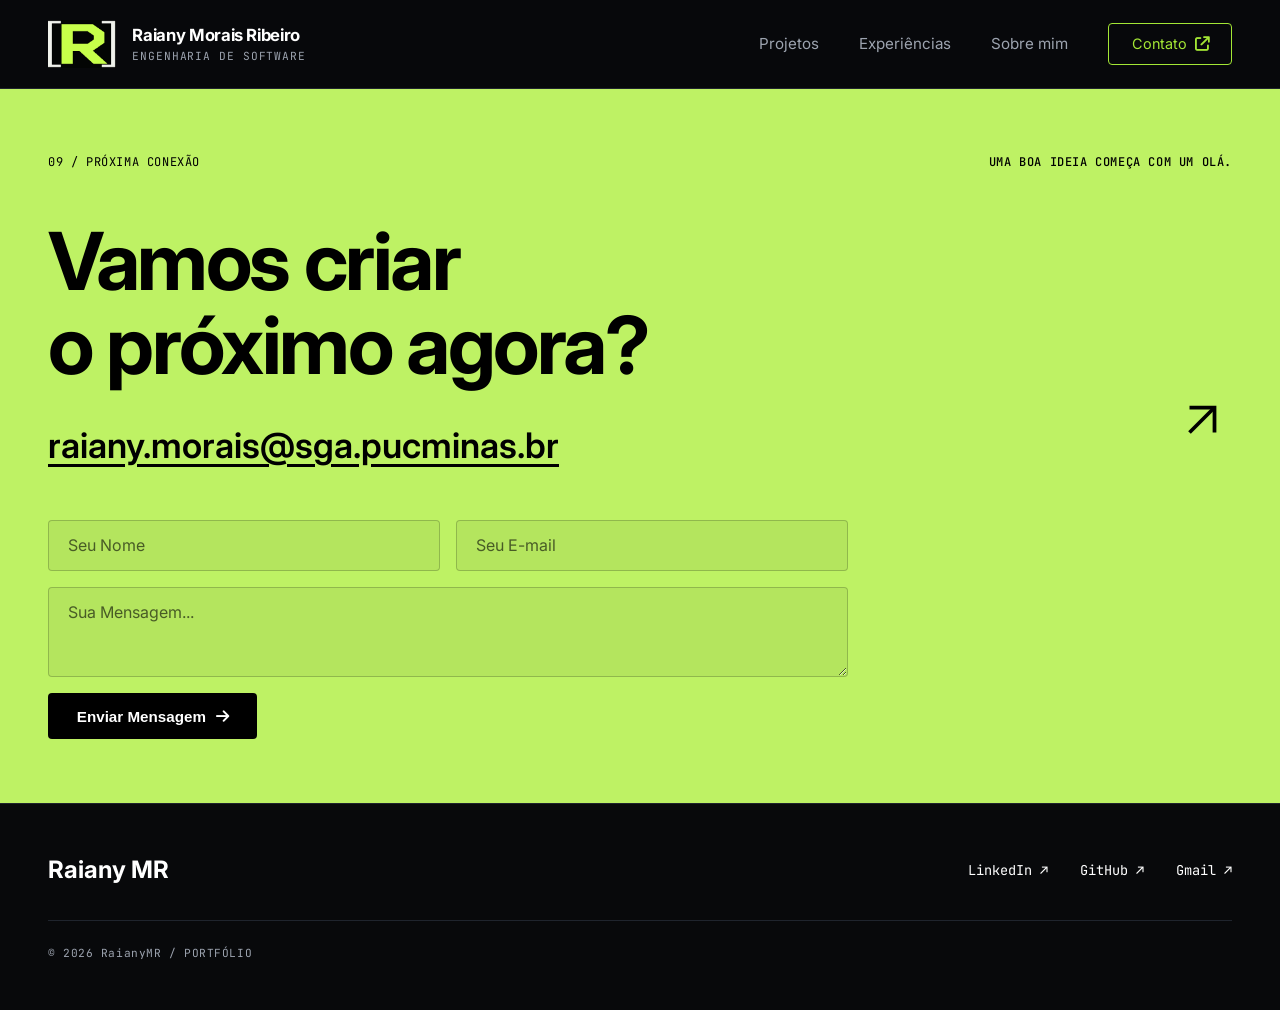
==== templates/contato.html @ e969dec5 "Entrega do Sprint 01" ====
<!DOCTYPE html>
<html lang="pt-BR">
<head>
    <meta charset="UTF-8">
    <meta name="viewport" content="width=device-width, initial-scale=1.0">
    <title>Contato | Raiany Morais Ribeiro</title>
    <link rel="stylesheet" href="../css/style.css">
    <!-- Fontes Inter e JetBrains Mono -->
    <link rel="preconnect" href="https://fonts.googleapis.com">
    <link rel="preconnect" href="https://fonts.gstatic.com" crossorigin>
    <link href="https://fonts.googleapis.com/css2?family=Inter:wght@300;400;600;700&family=JetBrains+Mono:wght@400;500;700&display=swap" rel="stylesheet">
    <!-- Ícones Font Awesome -->
    <link rel="stylesheet" href="https://cdnjs.cloudflare.com/ajax/libs/font-awesome/6.4.0/css/all.min.css">
</head>
<body class="contact-page-body">

    <!-- CABEÇALHO -->
    <header class="header">
        <div class="header-container">
            <a href="index.html" class="brand-box">
                <img src="../imgs/img/Logo.png" alt="Logo Raiany Morais" class="logo-img">
                <div class="brand-text">
                    <span class="brand-name">Raiany Morais Ribeiro</span>
                    <span class="brand-sub">ENGENHARIA DE SOFTWARE</span>
                </div>
            </a>

            <nav class="nav-menu">
                <a href="projetos.html" class="nav-link">Projetos</a>
                <a href="experiencias.html" class="nav-link">Experiências</a>
                <a href="sobre.html" class="nav-link">Sobre mim</a>
                <a href="contato.html" class="nav-btn-contact active-btn">Contato <i class="fa-solid fa-arrow-up-right-from-square"></i></a>
            </nav>
        </div>
    </header>

    <!-- BLOCO PRINCIPAL VERDE-LIMA -->
    <section class="contact-hero-banner">
        <div class="banner-container">
            
            <!-- Barra Superior do Banner -->
            <div class="banner-top-bar">
                <span class="mono-tag text-black">09 / PRÓXIMA CONEXÃO</span>
                <span class="mono-tag text-black font-medium">UMA BOA IDEIA COMEÇA COM UM OLÁ.</span>
            </div>

            <!-- Título e Flecha -->
            <div class="banner-content">
                <div class="banner-text-left">
                    <h1 class="banner-title">Vamos criar<br>o próximo agora?</h1>
                    <a href="mailto:raiany.morais@sga.pucminas.br" class="email-link">
                        raiany.morais@sga.pucminas.br
                    </a>
                </div>
                <div class="banner-arrow-right">
                    <svg width="60" height="60" viewBox="0 0 24 24" fill="none" stroke="currentColor" stroke-width="1.5">
                        <line x1="7" y1="17" x2="17" y2="7"></line>
                        <polyline points="7 7 17 7 17 17"></polyline>
                    </svg>
                </div>
            </div>

            <!-- FORMULÁRIO DE CONTATO INTEGADO -->
            <form id="contact-form" class="banner-form">
                <div class="form-row">
                    <input type="text" name="name" placeholder="Seu Nome" required class="form-input-lime">
                    <input type="email" name="email" placeholder="Seu E-mail" required class="form-input-lime">
                </div>
                <div class="form-row">
                    <textarea name="message" rows="3" placeholder="Sua Mensagem..." required class="form-input-lime"></textarea>
                </div>
                <button type="submit" class="btn-submit-black">
                    Enviar Mensagem <i class="fa-solid fa-arrow-right"></i>
                </button>
            </form>

        </div>
    </section>

    <!-- RODAPÉ INFERIOR PRETO -->
    <footer class="contact-footer">
        <div class="footer-container">
            <div class="footer-top-row">
                <h2 class="footer-brand-name">Raiany MR</h2>
                <div class="footer-social-links">
                    <a href="www.linkedin.com/in/raiany-morais-791b542b5" target="_blank" class="footer-link">LinkedIn ↗</a>
                    <a href="https://github.com/RaianyMR" target="_blank" class="footer-link">GitHub ↗</a>
                    <a href="mailto:raiany.morais@sga.pucminas.br" class="footer-link">Gmail ↗</a>
                </div>
            </div>

            <div class="footer-divider"></div>

            <div class="footer-bottom-row">
                <span class="mono-caption text-muted">© 2026 RaianyMR / PORTFÓLIO</span>
                
            </div>
        </div>
    </footer>

    <script src="../js/main.js"></script>
</body>
</html>
---- css/style.css ----
/* RESET & VARIÁVEIS DE COR */
:root {
    --bg-black: #08090b;
    --card-bg: #101216;
    --accent-lime: #a3e635;
    --text-white: #ffffff;
    --text-gray: #9ca3af;
    --border-dark: #1f242d;
    --font-sans: 'Inter', sans-serif;
    --font-mono: 'JetBrains Mono', monospace;
}

* {
    margin: 0;
    padding: 0;
    box-sizing: border-box;
}

body {
    background-color: var(--bg-black);
    color: var(--text-white);
    font-family: var(--font-sans);
    line-height: 1.5;
    min-height: 100vh;
    display: flex;
    flex-direction: column;
}

/* HEADER */
.header {
    width: 100%;
    border-bottom: 1px solid var(--border-dark);
    padding: 1.25rem 3rem;
    background-color: rgba(8, 9, 11, 0.95);
}

.header-container {
    max-width: 1400px;
    margin: 0 auto;
    display: flex;
    justify-content: space-between;
    align-items: center;
}

.brand-box {
    display: flex;
    align-items: center;
    gap: 1rem;
    text-decoration: none;
    color: var(--text-white);
}

.logo-img {
    height: 48px;
    width: auto;
    object-fit: contain;
}

.brand-text {
    display: flex;
    flex-direction: column;
}

.brand-name {
    font-weight: 700;
    font-size: 1.05rem;
    letter-spacing: -0.02em;
}

.brand-sub {
    font-family: var(--font-mono);
    font-size: 0.7rem;
    color: var(--text-gray);
    letter-spacing: 0.08em;
}

/* NAVEGAÇÃO */
.nav-menu {
    display: flex;
    align-items: center;
    gap: 2.5rem;
}

.nav-link {
    color: var(--text-gray);
    text-decoration: none;
    font-size: 0.95rem;
    transition: color 0.2s;
}

.nav-link:hover {
    color: var(--text-white);
}

.nav-btn-contact {
    border: 1px solid var(--border-dark);
    color: var(--text-white);
    padding: 0.6rem 1.4rem;
    border-radius: 4px;
    text-decoration: none;
    font-size: 0.9rem;
    display: flex;
    align-items: center;
    gap: 0.5rem;
    transition: all 0.2s;
}

.nav-btn-contact:hover {
    border-color: var(--accent-lime);
    color: var(--accent-lime);
}

/* HERO SECTION */
.hero-container {
    max-width: 1400px;
    margin: 0 auto;
    padding: 3rem;
    flex: 1;
    display: flex;
    flex-direction: column;
    justify-content: space-between;
}

.hero-top-bar {
    display: flex;
    justify-content: space-between;
    align-items: center;
    margin-bottom: 2rem;
}

.mono-tag {
    font-family: var(--font-mono);
    font-size: 0.75rem;
    letter-spacing: 0.05em;
}

.text-green {
    color: var(--accent-lime);
}

.text-muted {
    color: var(--text-gray);
}

.hero-grid {
    display: grid;
    grid-template-columns: 1.1fr 0.9fr;
    gap: 4rem;
    align-items: center;
}

/* LADO ESQUERDO */
.hero-title {
    font-size: 4.8rem;
    font-weight: 700;
    line-height: 1.05;
    letter-spacing: -0.03em;
    margin-bottom: 1.5rem;
}

.green-divider {
    width: 60px;
    height: 4px;
    background-color: var(--accent-lime);
    margin-bottom: 2rem;
}

.hero-bio {
    color: #d1d5db;
    font-size: 1.05rem;
    max-width: 540px;
    margin-bottom: 1rem;
    line-height: 1.6;
}

.hero-actions {
    display: flex;
    gap: 1.25rem;
    margin-top: 2.5rem;
}

.btn-primary {
    background-color: var(--accent-lime);
    color: #000;
    font-weight: 700;
    padding: 0.9rem 1.6rem;
    border-radius: 4px;
    text-decoration: none;
    font-size: 0.95rem;
    display: inline-flex;
    align-items: center;
    gap: 0.6rem;
    transition: opacity 0.2s;
}

.btn-primary:hover {
    opacity: 0.9;
}

.btn-secondary {
    background-color: transparent;
    border: 1px solid var(--border-dark);
    color: var(--text-white);
    font-weight: 600;
    padding: 0.9rem 1.6rem;
    border-radius: 4px;
    text-decoration: none;
    font-size: 0.95rem;
    display: inline-flex;
    align-items: center;
    gap: 0.6rem;
    transition: border-color 0.2s;
}

.btn-secondary:hover {
    border-color: var(--text-white);
}

/* LADO DIREITO (RENDER) */
.hero-right {
    display: flex;
    flex-direction: column;
}

.render-card {
    width: 100%;
    aspect-ratio: 4/3;
    background-color: var(--card-bg);
    border: 1px solid var(--border-dark);
    border-radius: 4px;
    overflow: hidden;
}

.render-img {
    width: 100%;
    height: 100%;
    object-fit: cover;
}

.render-footer {
    display: flex;
    justify-content: space-between;
    margin-top: 0.75rem;
}

.mono-caption {
    font-family: var(--font-mono);
    font-size: 0.7rem;
    color: var(--text-gray);
    letter-spacing: 0.05em;
}

.font-bold {
    font-weight: 700;
}

/* FOOTER DA HERO */
.hero-bottom-bar {
    border-top: 1px solid var(--border-dark);
    padding-top: 1.5rem;
    margin-top: 3rem;
    display: flex;
    justify-content: flex-end;
}

.scroll-indicator {
    display: flex;
    align-items: center;
    gap: 0.5rem;
    color: var(--text-gray);
}

/* RESPONSIVIDADE */
@media (max-width: 1024px) {
    .hero-title {
        font-size: 3.2rem;
    }
    .hero-grid {
        grid-template-columns: 1fr;
        gap: 2.5rem;
    }
    .header {
        padding: 1.25rem 1.5rem;
    }
    .hero-container {
        padding: 1.5rem;
    }
}
/* ESTILOS ESPECÍFICOS DA PÁGINA DE PROJETOS */
.main-container {
    max-width: 1400px;
    margin: 0 auto;
    padding: 3rem;
    flex: 1;
}

.page-top-bar {
    margin-bottom: 1.5rem;
}

.page-title {
    font-size: 3.5rem;
    font-weight: 700;
    letter-spacing: -0.03em;
    margin-bottom: 0.75rem;
}

.page-subtitle {
    color: var(--text-gray);
    font-size: 1.1rem;
    max-width: 700px;
    margin-bottom: 3.5rem;
}

/* GRELHA DE PROJETOS */
.projects-grid {
    display: grid;
    grid-template-columns: repeat(3, 1fr);
    gap: 1.5rem;
}

.project-card {
    background-color: var(--card-bg);
    border: 1px solid var(--border-dark);
    border-radius: 4px;
    padding: 1rem;
    display: flex;
    flex-direction: column;
    justify-content: space-between;
    transition: border-color 0.2s, transform 0.2s;
}

.project-card:hover {
    border-color: rgba(163, 230, 53, 0.4);
    transform: translateY(-2px);
}

.card-image-box {
    width: 100%;
    aspect-ratio: 16/9;
    background-color: #000;
    border-radius: 2px;
    overflow: hidden;
    margin-bottom: 1.25rem;
    border: 1px solid rgba(255, 255, 255, 0.05);
}

.card-img {
    width: 100%;
    height: 100%;
    object-fit: cover;
    transition: transform 0.3s;
}

.project-card:hover .card-img {
    transform: scale(1.03);
}

.card-content {
    display: flex;
    flex-direction: column;
    flex: 1;
}

.card-icon {
    font-size: 1.25rem;
    margin-bottom: 0.75rem;
}

.card-title {
    font-size: 1.4rem;
    font-weight: 700;
    margin-bottom: 0.75rem;
}

.card-title a {
    color: var(--text-white);
    text-decoration: none;
    transition: color 0.2s;
}

.card-title a:hover {
    color: var(--accent-lime);
}

.card-desc {
    color: #d1d5db;
    font-size: 0.92rem;
    line-height: 1.5;
    margin-bottom: 2rem;
    flex: 1;
}

/* LINK ATIVO NO MENU */
.nav-link.active {
    color: var(--text-white);
    font-weight: 600;
}

/* RESPONSIVIDADE PARA DISPOSITIVOS MÓVEIS E TABLETS */
@media (max-width: 1100px) {
    .projects-grid {
        grid-template-columns: repeat(2, 1fr);
    }
    .page-title {
        font-size: 2.8rem;
    }
}

@media (max-width: 768px) {
    .projects-grid {
        grid-template-columns: 1fr;
    }
    .main-container {
        padding: 1.5rem;
    }
}
/* ESTILOS ESPECÍFICOS DA PÁGINA SOBRE MIM */
.about-grid {
    display: grid;
    grid-template-columns: 0.9fr 1.1fr;
    gap: 4rem;
    align-items: start;
    margin-top: 1rem;
}

/* LADO ESQUERDO */
.about-image-wrapper {
    display: flex;
    gap: 1.5rem;
    position: relative;
}

.vertical-line-indicator {
    width: 3px;
    background-color: var(--text-white);
    border-radius: 2px;
    min-height: 40px;
    align-self: flex-start;
}

.about-image-box {
    width: 100%;
    aspect-ratio: 1/1;
    background-color: var(--card-bg);
    border: 1px solid var(--border-dark);
    border-radius: 2px;
    overflow: hidden;
}

.about-img {
    width: 100%;
    height: 100%;
    object-fit: cover;
    filter: grayscale(100%) contrast(110%);
    transition: filter 0.3s;
}

.about-img:hover {
    filter: grayscale(0%);
}

.about-image-footer {
    margin-top: 0.8rem;
    padding-left: 2rem;
}

/* LADO DIREITO */
.about-right {
    display: flex;
    flex-direction: column;
}

.about-text-content {
    display: flex;
    flex-direction: column;
    gap: 1.25rem;
    margin-top: 1rem;
    margin-bottom: 2.5rem;
}

.about-text-content p {
    color: #d1d5db;
    font-size: 1.02rem;
    line-height: 1.65;
}

.about-principles-bar {
    border-top: 1px solid var(--border-dark);
    padding-top: 1.5rem;
    display: flex;
    gap: 2rem;
    flex-wrap: wrap;
}

/* RESPONSIVIDADE PÁGINA SOBRE MIM */
@media (max-width: 992px) {
    .about-grid {
        grid-template-columns: 1fr;
        gap: 2.5rem;
    }
    .about-principles-bar {
        gap: 1rem;
    }
}
/* REGRAS ADICIONAIS PARA EXPERIÊNCIAS */
.text-white {
    color: var(--text-white) !important;
}

.font-semibold {
    font-weight: 600;
}
/* ESTILOS ESPECÍFICOS DA PÁGINA DE CONTATO */
.contact-page-body {
    display: flex;
    flex-direction: column;
    min-height: 100vh;
}

/* BANNER VERDE-LIMA */
.contact-hero-banner {
    background-color: #bef264;
    color: #000000;
    padding: 4rem 3rem;
    flex: 1;
    display: flex;
    align-items: center;
}

.banner-container {
    max-width: 1400px;
    margin: 0 auto;
    width: 100%;
}

.banner-top-bar {
    display: flex;
    justify-content: space-between;
    margin-bottom: 3rem;
}

.text-black {
    color: #000000 !important;
}

.font-medium {
    font-weight: 500;
}

.banner-content {
    display: flex;
    justify-content: space-between;
    align-items: flex-end;
    margin-bottom: 3rem;
}

.banner-title {
    font-size: 5rem;
    font-weight: 700;
    line-height: 1.05;
    letter-spacing: -0.03em;
    color: #000000;
    margin-bottom: 2rem;
}

.email-link {
    font-size: 2.2rem;
    font-weight: 600;
    color: #000000;
    text-decoration: underline;
    text-underline-offset: 6px;
    font-family: var(--font-sans);
    transition: opacity 0.2s;
    word-break: break-all;
}

.email-link:hover {
    opacity: 0.8;
}

.banner-arrow-right {
    padding-bottom: 1rem;
    color: #000000;
}

/* FORMULÁRIO SOBRE O LIMA */
.banner-form {
    display: flex;
    flex-direction: column;
    gap: 1rem;
    max-width: 800px;
    margin-top: 2rem;
}

.form-row {
    display: flex;
    gap: 1rem;
}

.form-input-lime {
    width: 100%;
    background-color: rgba(0, 0, 0, 0.05);
    border: 1px solid rgba(0, 0, 0, 0.2);
    border-radius: 4px;
    padding: 0.9rem 1.2rem;
    color: #000000;
    font-family: var(--font-sans);
    font-size: 1rem;
    outline: none;
    transition: border-color 0.2s;
}

.form-input-lime::placeholder {
    color: rgba(0, 0, 0, 0.6);
}

.form-input-lime:focus {
    border-color: #000000;
    background-color: rgba(0, 0, 0, 0.08);
}

.btn-submit-black {
    align-self: flex-start;
    background-color: #000000;
    color: #ffffff;
    border: none;
    padding: 0.9rem 1.8rem;
    border-radius: 4px;
    font-weight: 600;
    font-size: 0.95rem;
    cursor: pointer;
    display: inline-flex;
    align-items: center;
    gap: 0.6rem;
    transition: opacity 0.2s;
}

.btn-submit-black:hover {
    opacity: 0.85;
}

/* RODAPÉ ESCURO */
.contact-footer {
    background-color: var(--bg-black);
    padding: 3rem;
    border-top: 1px solid var(--border-dark);
}

.footer-container {
    max-width: 1400px;
    margin: 0 auto;
}

.footer-top-row {
    display: flex;
    justify-content: space-between;
    align-items: center;
    margin-bottom: 2rem;
}

.footer-brand-name {
    font-size: 1.5rem;
    font-weight: 700;
    color: var(--text-white);
}

.footer-social-links {
    display: flex;
    gap: 2rem;
}

.footer-link {
    color: var(--text-white);
    text-decoration: none;
    font-family: var(--font-mono);
    font-size: 0.85rem;
    transition: color 0.2s;
}

.footer-link:hover {
    color: var(--accent-lime);
}

.footer-divider {
    height: 1px;
    background-color: var(--border-dark);
    margin-bottom: 1.5rem;
}

.footer-bottom-row {
    display: flex;
    justify-content: space-between;
    align-items: center;
}

.top-scroll-btn {
    background: transparent;
    border: none;
    color: var(--text-white);
    font-family: var(--font-mono);
    font-size: 0.75rem;
    cursor: pointer;
    transition: color 0.2s;
}

.top-scroll-btn:hover {
    color: var(--accent-lime);
}

.active-btn {
    border-color: var(--accent-lime) !important;
    color: var(--accent-lime) !important;
}

/* RESPONSIVIDADE PÁGINA CONTATO */
@media (max-width: 992px) {
    .banner-title {
        font-size: 3.5rem;
    }
    .email-link {
        font-size: 1.5rem;
    }
    .form-row {
        flex-direction: column;
    }
    .banner-content {
        flex-direction: column;
        align-items: flex-start;
        gap: 1.5rem;
    }
    .banner-arrow-right {
        display: none;
    }
    .contact-hero-banner {
        padding: 2.5rem 1.5rem;
    }
    .contact-footer {
        padding: 2rem 1.5rem;
    }
}
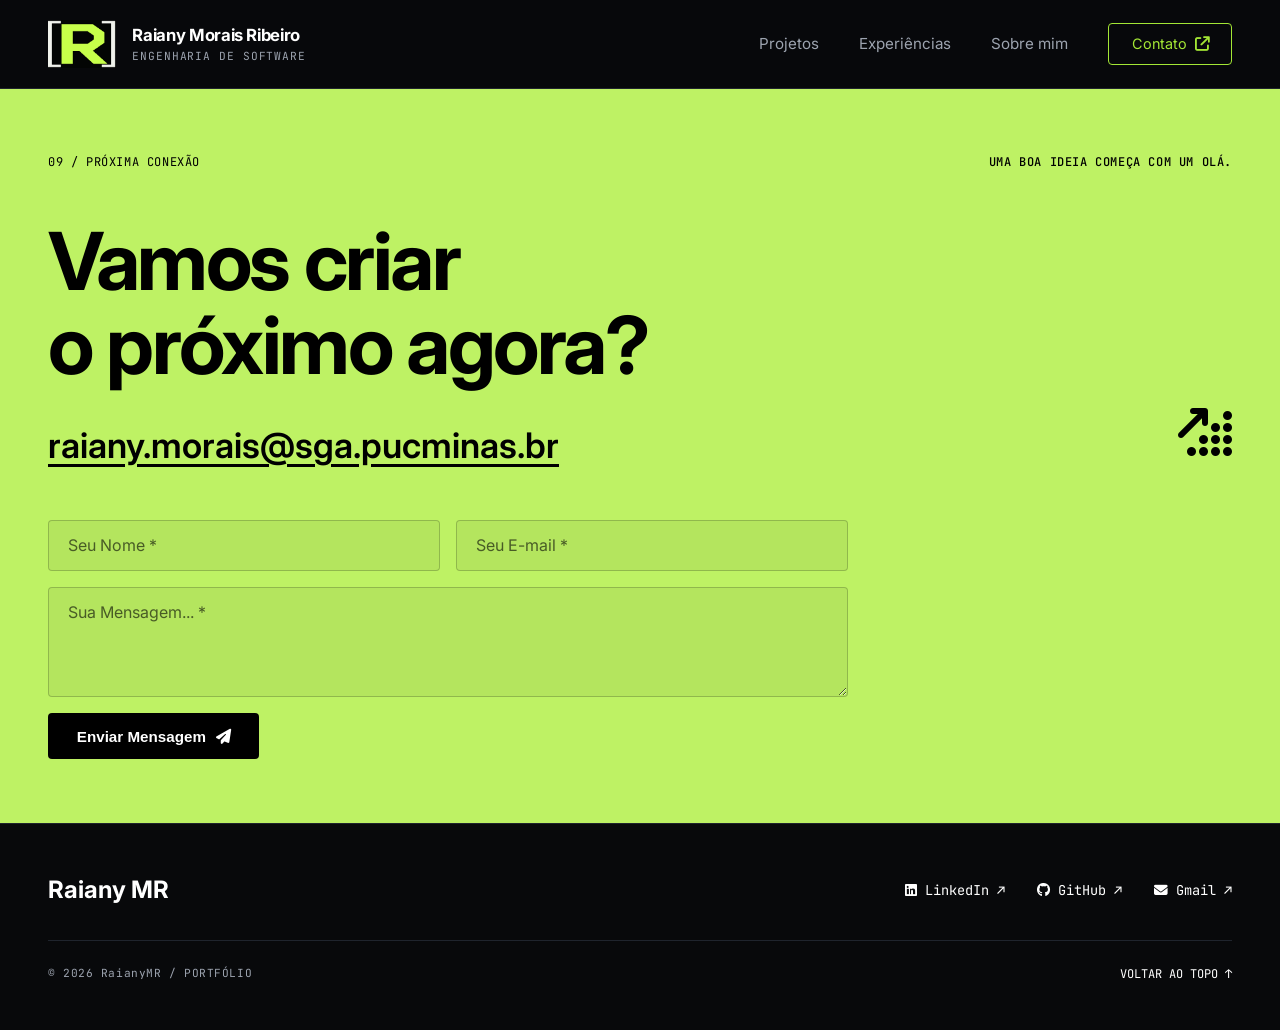
==== commit 23e6073f: "Entrega sprint 2" ====
--- a/templates/contato.html
+++ b/templates/contato.html
@@ -38,13 +38,11 @@
     <section class="contact-hero-banner">
         <div class="banner-container">
             
-            <!-- Barra Superior do Banner -->
             <div class="banner-top-bar">
                 <span class="mono-tag text-black">09 / PRÓXIMA CONEXÃO</span>
                 <span class="mono-tag text-black font-medium">UMA BOA IDEIA COMEÇA COM UM OLÁ.</span>
             </div>
 
-            <!-- Título e Flecha -->
             <div class="banner-content">
                 <div class="banner-text-left">
                     <h1 class="banner-title">Vamos criar<br>o próximo agora?</h1>
@@ -53,39 +51,42 @@
                     </a>
                 </div>
                 <div class="banner-arrow-right">
-                    <svg width="60" height="60" viewBox="0 0 24 24" fill="none" stroke="currentColor" stroke-width="1.5">
-                        <line x1="7" y1="17" x2="17" y2="7"></line>
-                        <polyline points="7 7 17 7 17 17"></polyline>
-                    </svg>
+                    <i class="fa-solid fa-arrow-up-right-dots" style="font-size: 3rem;"></i>
                 </div>
             </div>
 
-            <!-- FORMULÁRIO DE CONTATO INTEGADO -->
-            <form id="contact-form" class="banner-form">
+            <!-- FORMULÁRIO COM VALIDAÇÃO E ENVIO DE E-MAIL -->
+            <form id="contact-form" class="banner-form" novalidate>
                 <div class="form-row">
-                    <input type="text" name="name" placeholder="Seu Nome" required class="form-input-lime">
-                    <input type="email" name="email" placeholder="Seu E-mail" required class="form-input-lime">
+                    <input type="text" name="name" id="form-name" placeholder="Seu Nome *" required class="form-input-lime">
+                    <input type="email" name="email" id="form-email" placeholder="Seu E-mail *" required class="form-input-lime">
                 </div>
                 <div class="form-row">
-                    <textarea name="message" rows="3" placeholder="Sua Mensagem..." required class="form-input-lime"></textarea>
+                    <textarea name="message" id="form-message" rows="4" placeholder="Sua Mensagem... *" required class="form-input-lime"></textarea>
                 </div>
                 <button type="submit" class="btn-submit-black">
-                    Enviar Mensagem <i class="fa-solid fa-arrow-right"></i>
+                    Enviar Mensagem <i class="fa-solid fa-paper-plane"></i>
                 </button>
             </form>
 
         </div>
     </section>
 
-    <!-- RODAPÉ INFERIOR PRETO -->
+    <!-- RODAPÉ ESCURO COM ÍCONES E LINKS -->
     <footer class="contact-footer">
         <div class="footer-container">
             <div class="footer-top-row">
                 <h2 class="footer-brand-name">Raiany MR</h2>
                 <div class="footer-social-links">
-                    <a href="www.linkedin.com/in/raiany-morais-791b542b5" target="_blank" class="footer-link">LinkedIn ↗</a>
-                    <a href="https://github.com/RaianyMR" target="_blank" class="footer-link">GitHub ↗</a>
-                    <a href="mailto:raiany.morais@sga.pucminas.br" class="footer-link">Gmail ↗</a>
+                    <a href="https://www.linkedin.com/in/raiany-morais-791b542b5" target="_blank" class="footer-link">
+                        <i class="fa-brands fa-linkedin"></i> LinkedIn ↗
+                    </a>
+                    <a href="https://github.com/raianymorais-cloud/Portfolio-Profissional.git" target="_blank" class="footer-link">
+                        <i class="fa-brands fa-github"></i> GitHub ↗
+                    </a>
+                    <a href="mailto:raiany.morais@sga.pucminas.br" class="footer-link">
+                        <i class="fa-solid fa-envelope"></i> Gmail ↗
+                    </a>
                 </div>
             </div>
 
@@ -93,7 +94,9 @@
 
             <div class="footer-bottom-row">
                 <span class="mono-caption text-muted">© 2026 RaianyMR / PORTFÓLIO</span>
-                
+                <button id="scroll-to-top-btn" class="top-scroll-btn">
+                    VOLTAR AO TOPO ↑
+                </button>
             </div>
         </div>
     </footer>
--- a/css/style.css
+++ b/css/style.css
@@ -738,4 +738,162 @@
     .contact-footer {
         padding: 2rem 1.5rem;
     }
+}
+/* ===================================================
+   ESTILOS PARA O SELETOR DE IDIOMA E TIMELINE (Sprint 02)
+   =================================================== */
+
+/* Seletor de Idioma */
+.lang-switch {
+    display: flex;
+    align-items: center;
+    gap: 0.5rem;
+}
+
+.lang-btn {
+    background: transparent;
+    border: none;
+    color: var(--text-gray);
+    font-family: var(--font-mono);
+    font-size: 0.8rem;
+    cursor: pointer;
+    font-weight: 700;
+    transition: color 0.2s;
+}
+
+.lang-btn:hover, .lang-btn.active-lang {
+    color: var(--accent-lime);
+}
+
+/* Timeline de Projetos */
+.timeline-container {
+    display: grid;
+    grid-template-columns: repeat(3, 1fr);
+    gap: 2rem;
+    position: relative;
+    margin-top: 2rem;
+}
+
+.timeline-item {
+    display: flex;
+    flex-direction: column;
+    gap: 1rem;
+}
+
+.timeline-marker {
+    display: flex;
+    align-items: center;
+    gap: 1rem;
+}
+
+.timeline-line {
+    flex: 1;
+    height: 1px;
+    background-color: var(--border-dark);
+}
+
+@media (max-width: 1024px) {
+    .timeline-container {
+        grid-template-columns: 1fr;
+    }
+    .timeline-line {
+        display: none;
+    }
+}
+.hover-green {
+    text-decoration: none;
+    transition: color 0.2s;
+}
+
+.hover-green:hover {
+    color: var(--accent-lime) !important;
+}
+/* ===================================================
+   REGRAS DE RESPONSIVIDADE (MOBILE & TABLET)
+   =================================================== */
+
+/* Ajustes para Tablets e Telemóveis (ecrãs até 1024px) */
+@media (max-width: 1024px) {
+    .main-container {
+        padding: 1.5rem;
+    }
+
+    /* Transforma a grelha de Sobre Mim / Experiências / Projetos numa única coluna */
+    .about-grid {
+        grid-template-columns: 1fr !important;
+        gap: 2rem;
+    }
+
+    /* Linha do tempo dos projetos passa para 1 coluna */
+    .timeline-container {
+        grid-template-columns: 1fr !important;
+    }
+
+    .timeline-line {
+        display: none !important;
+    }
+
+    .banner-content {
+        flex-direction: column;
+        align-items: flex-start;
+        gap: 1.5rem;
+    }
+}
+
+
+@media (max-width: 768px) {
+    /* Cabeçalho e Menu de Navegação */
+    .header-container {
+        flex-direction: column;
+        gap: 1rem;
+        align-items: flex-start;
+    }
+
+    .nav-menu {
+        flex-wrap: wrap;
+        width: 100%;
+        gap: 0.75rem;
+    }
+
+    .nav-link, .nav-btn-contact {
+        font-size: 0.85rem;
+    }
+
+    /* Títulos e Tipografia */
+    .page-title {
+        font-size: 2rem !important;
+        line-height: 1.2;
+    }
+
+    .banner-title {
+        font-size: 2.2rem !important;
+    }
+
+    /* Formulário de Contato empilhado */
+    .form-row {
+        flex-direction: column !important;
+        gap: 1rem;
+    }
+
+    .form-input-lime, .btn-submit-black {
+        width: 100% !important;
+    }
+
+    /* Rodapé */
+    .footer-top-row {
+        flex-direction: column;
+        align-items: flex-start;
+        gap: 1.5rem;
+    }
+
+    .footer-social-links {
+        flex-direction: column;
+        gap: 0.75rem;
+    }
+
+    .footer-bottom-row {
+        flex-direction: column;
+        gap: 1rem;
+        align-items: flex-start;
+    }
 }
